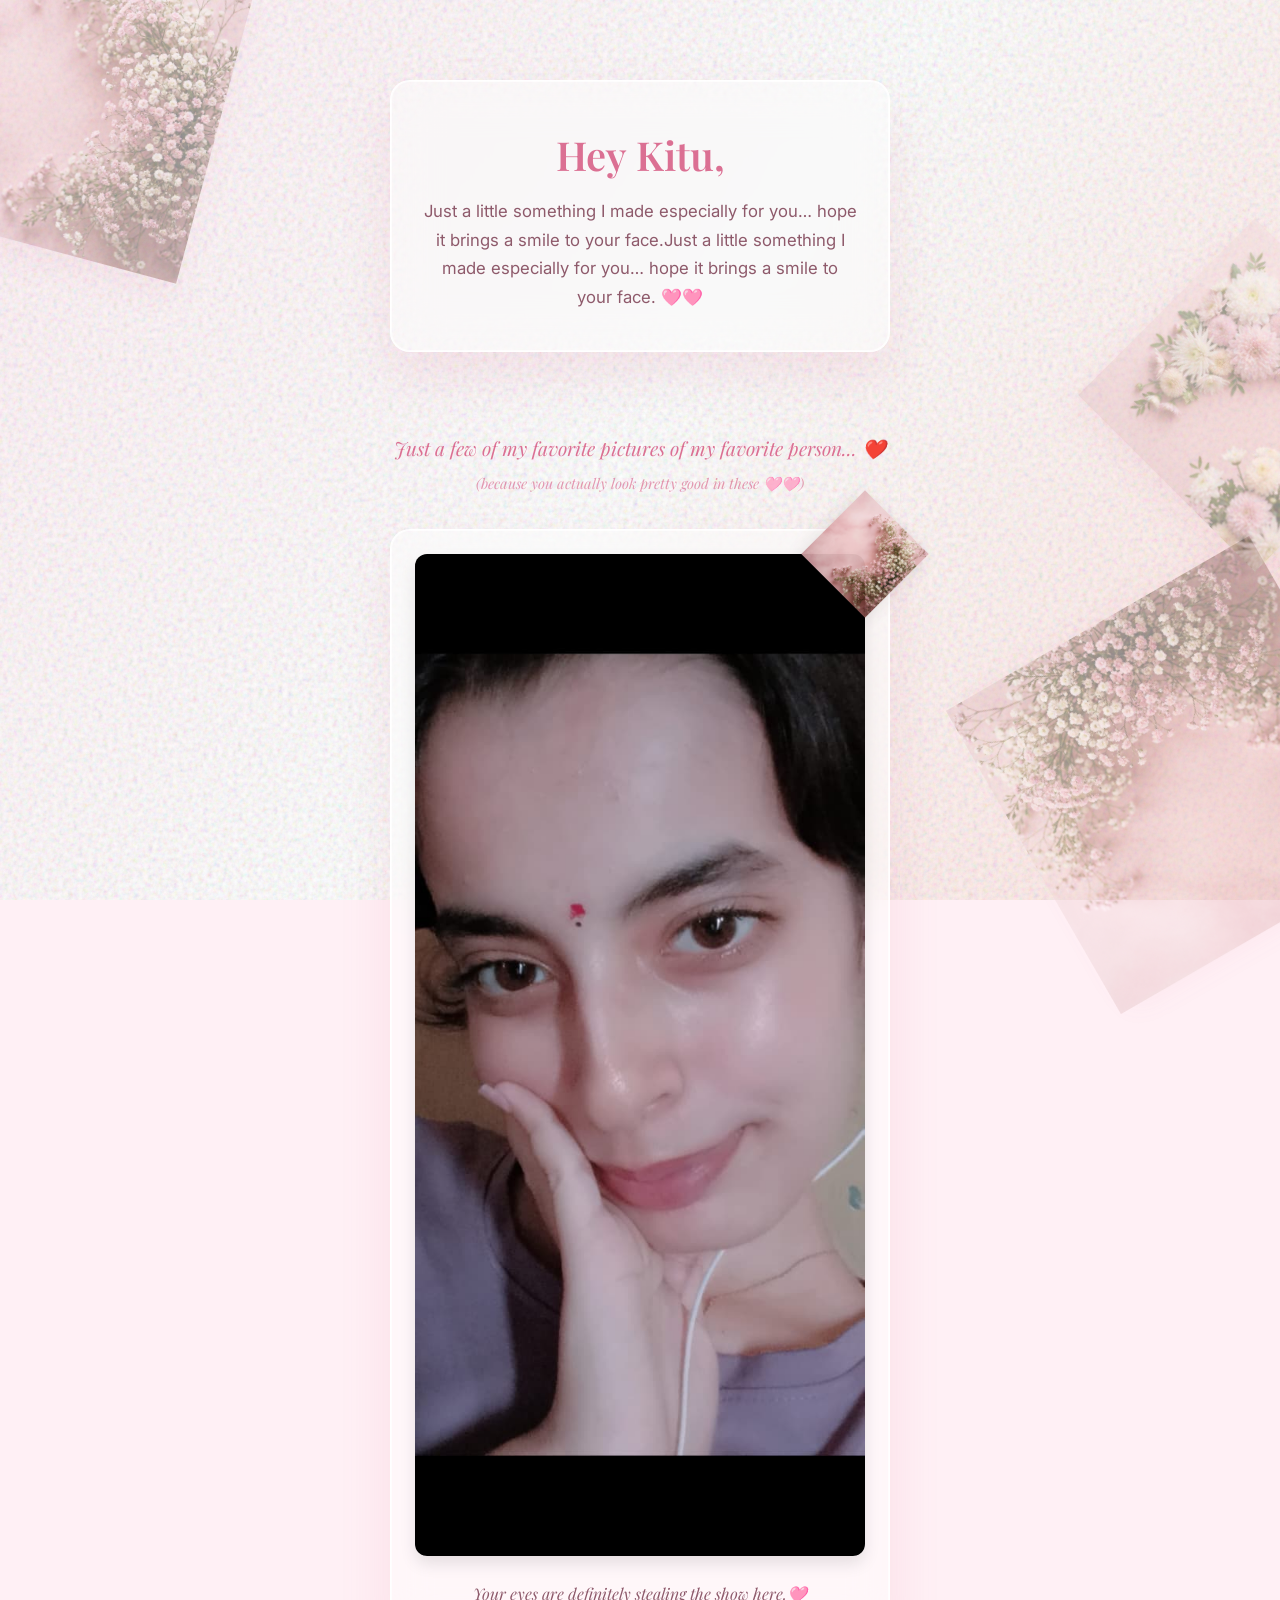
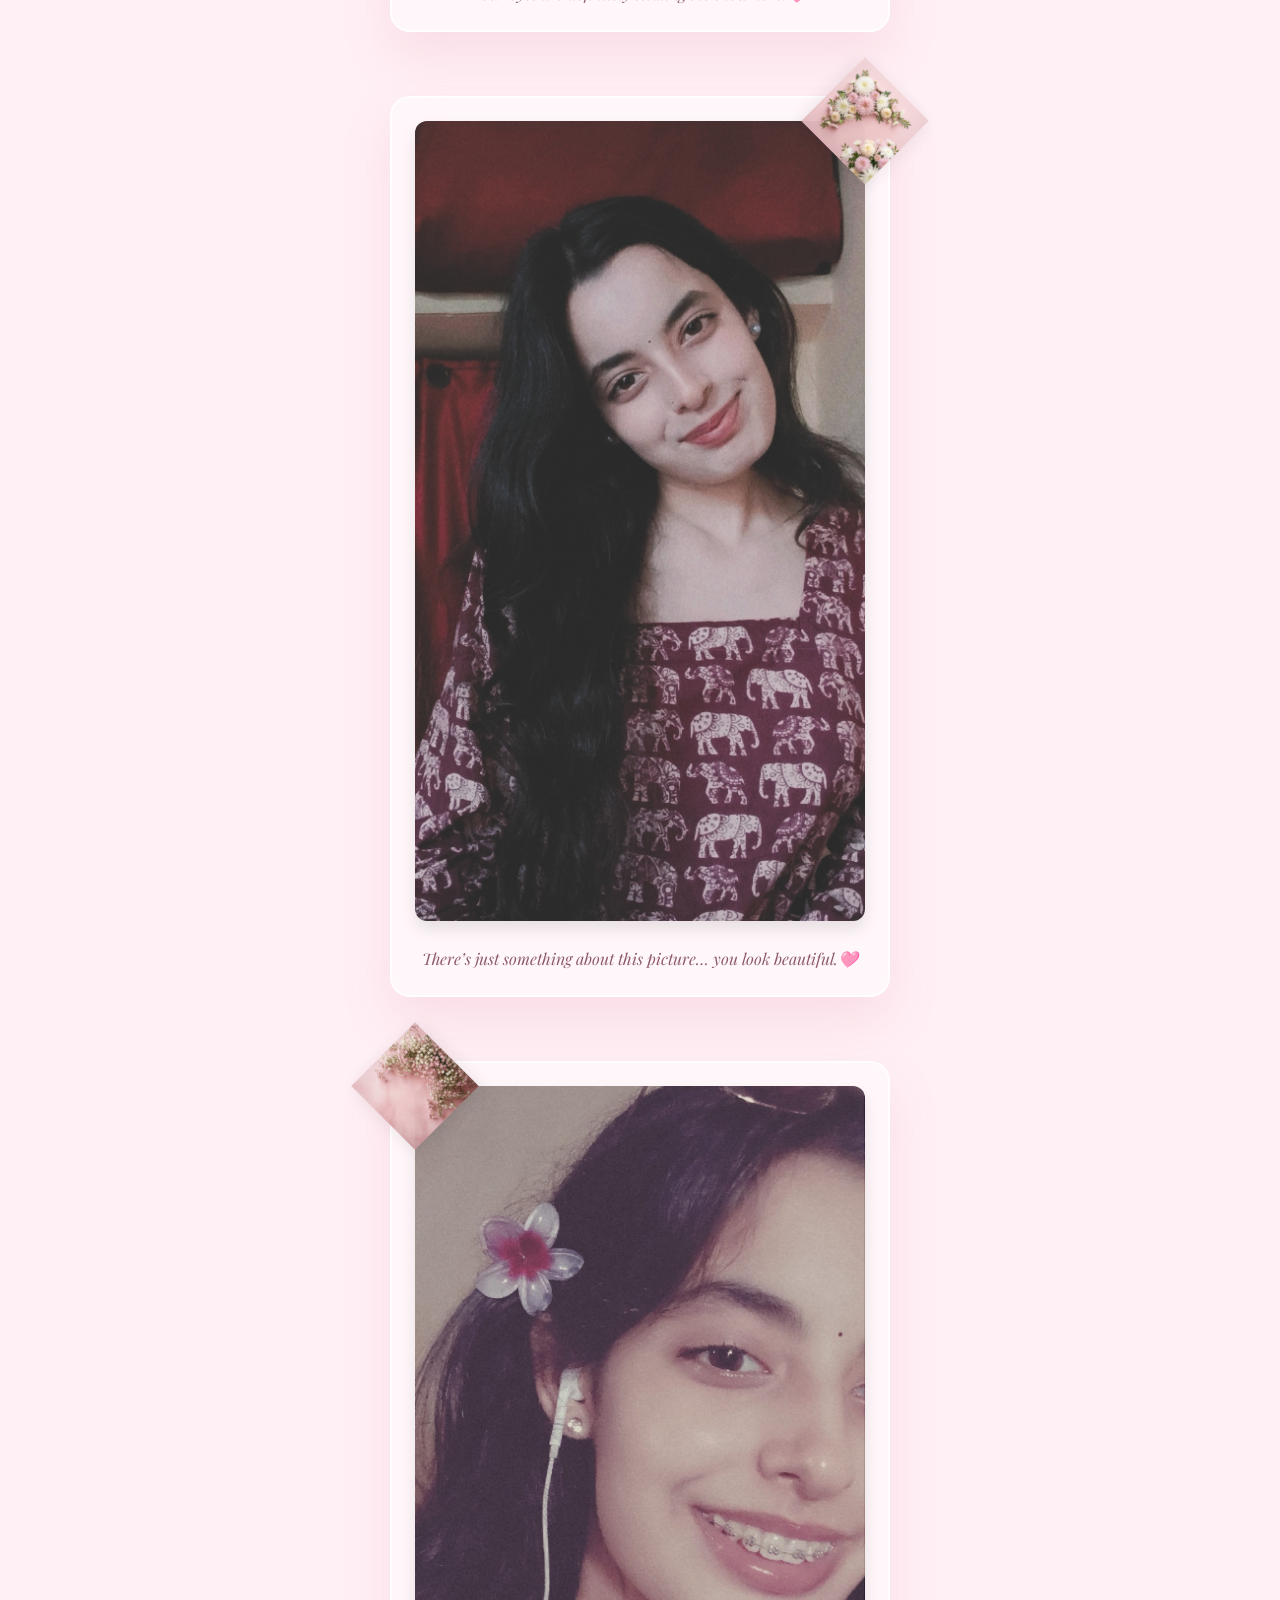
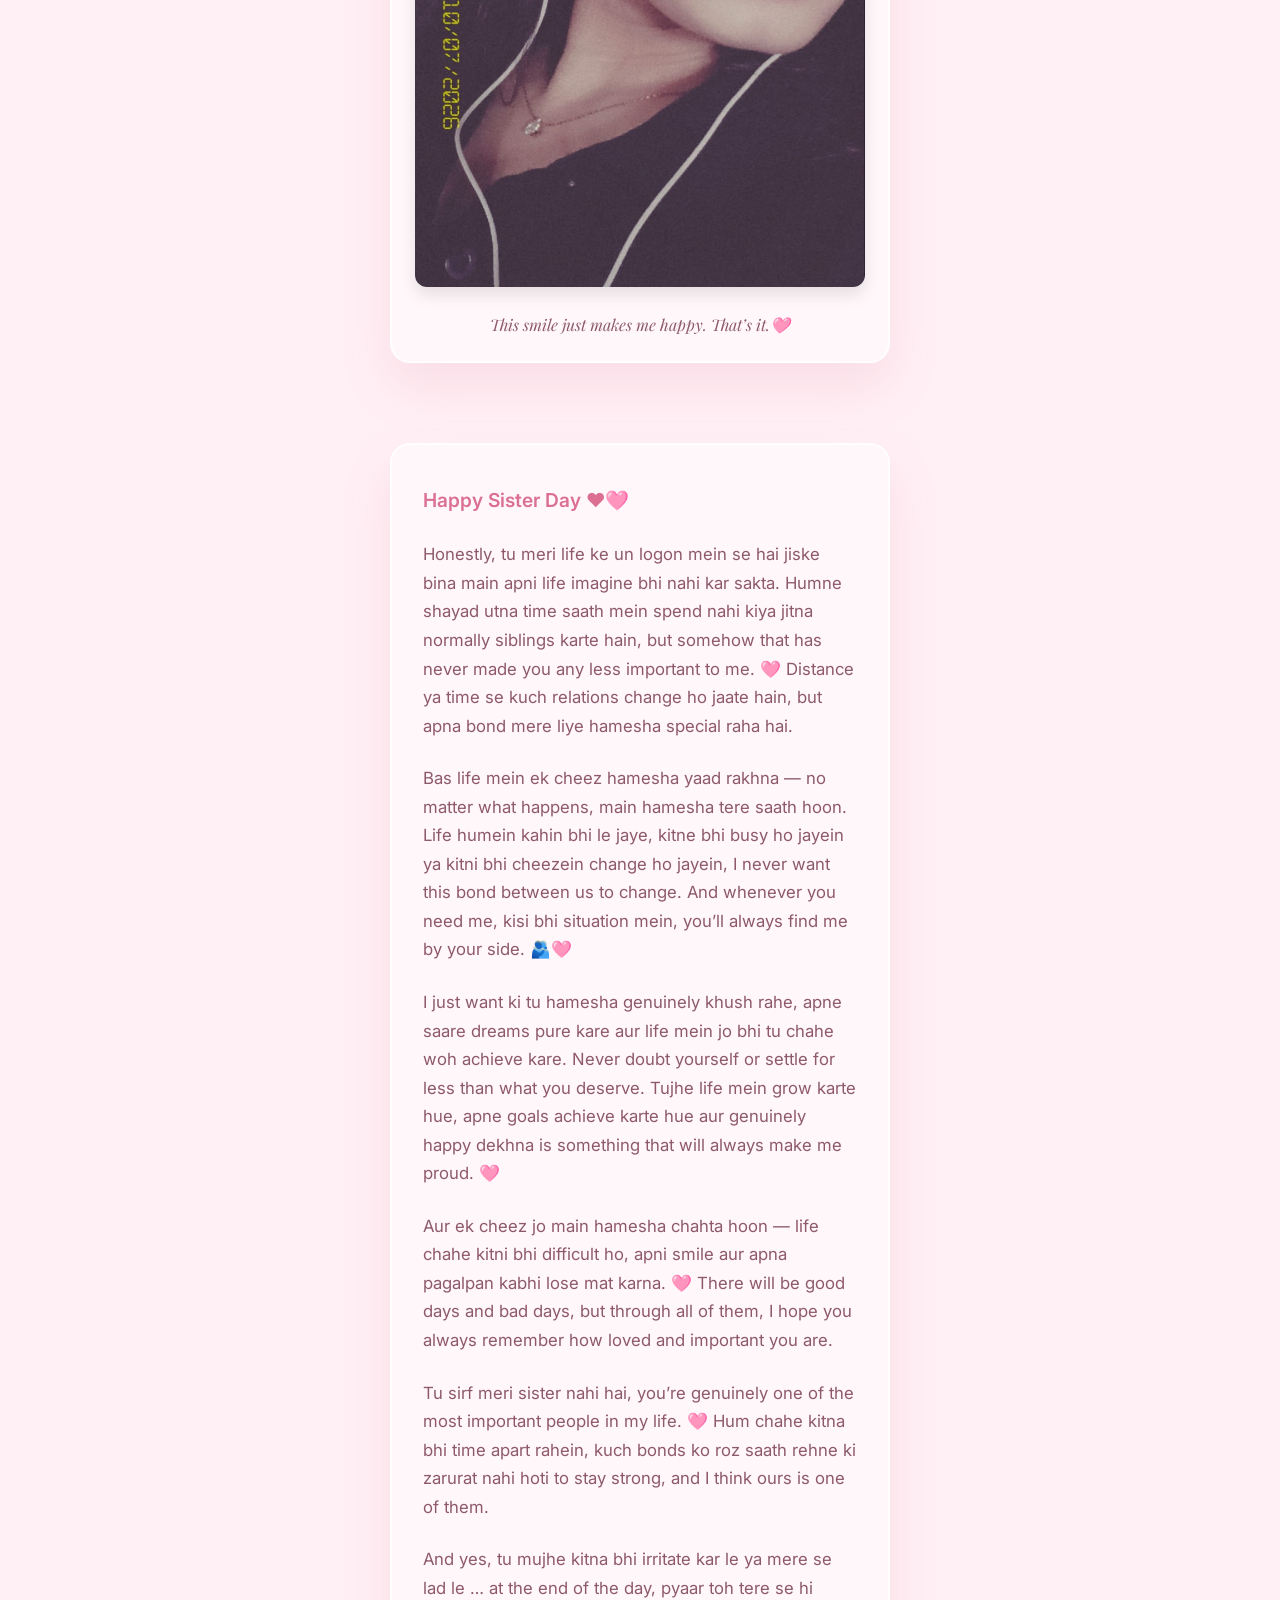
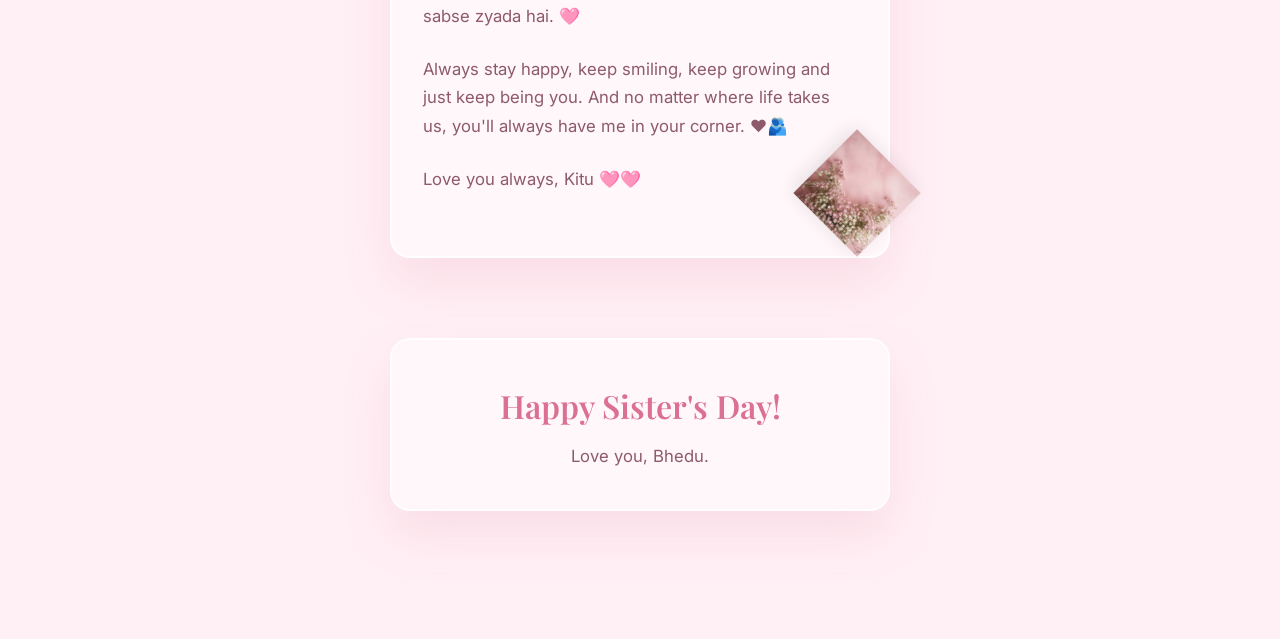
==== greeting.html @ 9a7114d8 "first" ====
<!DOCTYPE html>
<html lang="en">
<head>
  <meta charset="UTF-8">
  <meta name="viewport" content="width=device-width, initial-scale=1.0">
  <title>For My Sister</title>
  <meta name="description" content="A beautiful greeting for Sister's Day">
  <link rel="stylesheet" href="greeting.css">
  <link rel="preconnect" href="https://fonts.googleapis.com">
  <link rel="preconnect" href="https://fonts.gstatic.com" crossorigin>
  <link href="https://fonts.googleapis.com/css2?family=Playfair+Display:ital,wght@0,400;0,600;1,400&family=Inter:wght@300;400;500&display=swap" rel="stylesheet">
</head>
<body>
  
  <!-- 3D Aesthetic Background -->
  <canvas id="bg-canvas"></canvas>
  <div class="noise-overlay"></div>
  
  <div class="overflow-wrapper">
    <!-- Floating Background Flowers -->
    <img src="assets/babys_breath.png" alt="" class="flower-deco flower-1" aria-hidden="true">
    <img src="assets/babys_breath.png" alt="" class="flower-deco flower-2" aria-hidden="true">
    <img src="assets/chrysanthemums.png" alt="" class="flower-deco flower-3" aria-hidden="true">

    <div class="container fade-in">
      <header class="section header-section card-3d reveal-item">
      <div class="card-content">
        <h1>Hey Kitu,</h1>
        <p>Just a little something I made especially for you… hope it brings a smile to your face.Just a little something I made especially for you… hope it brings a smile to your face. 🩷🩷

</p>
      </div>
    </header>

    <section class="section gallery-section">
      <p class="subtitle">Just a few of my favorite pictures of my favorite person... ❤️ <br><span style="font-size: 0.9rem; opacity: 0.7;">(because you actually look pretty good in these 🩷🩷)</span></p>
      
      <div class="gallery">
        <div class="card-3d reveal-item">
          <div class="card-content">
            <figure>
              <img src="assets/memory_1.png" alt="Memory">
              <figcaption>Your eyes are definitely stealing the show here.🩷</figcaption>
            </figure>
            <img src="assets/babys_breath.png" alt="" class="flower-deco-small flower-card-top-right">
          </div>
        </div>
        
        <div class="card-3d reveal-item">
          <div class="card-content">
            <figure>
              <img src="assets/memory_2.png" alt="Memory">
              <figcaption>There’s just something about this picture… you look beautiful.🩷</figcaption>
            </figure>
            <img src="assets/chrysanthemums.png" alt="" class="flower-deco-small flower-card-top-right">
          </div>
        </div>
        
        <div class="card-3d reveal-item">
          <div class="card-content">
            <figure>
              <img src="assets/memory_3.png" alt="Memory">
              <figcaption>This smile just makes me happy. That’s it.🩷</figcaption>
            </figure>
            <img src="assets/babys_breath.png" alt="" class="flower-deco-small flower-card-top-left">
          </div>
        </div>
      </div>
    </section>

    <section class="section text-section card-3d reveal-item">
      <div class="card-content">
        <p class="bold-pink">Happy Sister Day  ❤️🩷</p>
       <p>
Honestly, tu meri life ke un logon mein se hai jiske bina main apni life imagine bhi nahi kar sakta. Humne shayad utna time saath mein spend nahi kiya jitna normally siblings karte hain, but somehow that has never made you any less important to me. 🩷 Distance ya time se kuch relations change ho jaate hain, but apna bond mere liye hamesha special raha hai.
</p>

<p>
Bas life mein ek cheez hamesha yaad rakhna — no matter what happens, main hamesha tere saath hoon. Life humein kahin bhi le jaye, kitne bhi busy ho jayein ya kitni bhi cheezein change ho jayein, I never want this bond between us to change. And whenever you need me, kisi bhi situation mein, you’ll always find me by your side. 🫂🩷
</p>

<p>
I just want ki tu hamesha genuinely khush rahe, apne saare dreams pure kare aur life mein jo bhi tu chahe woh achieve kare. Never doubt yourself or settle for less than what you deserve. Tujhe life mein grow karte hue, apne goals achieve karte hue aur genuinely happy dekhna is something that will always make me proud. 🩷
</p>

<p>
Aur ek cheez jo main hamesha chahta hoon — life chahe kitni bhi difficult ho, apni smile aur apna pagalpan kabhi lose mat karna. 🩷 There will be good days and bad days, but through all of them, I hope you always remember how loved and important you are.
</p>

<p>
Tu sirf meri sister nahi hai, you’re genuinely one of the most important people in my life. 🩷 Hum chahe kitna bhi time apart rahein, kuch bonds ko roz saath rehne ki zarurat nahi hoti to stay strong, and I think ours is one of them.
</p>

<p>
And yes, tu mujhe kitna bhi irritate kar le ya mere se lad le … at the end of the day, pyaar toh tere se hi sabse zyada hai. 🩷
</p>

<p>
Always stay happy, keep smiling, keep growing and just keep being you. And no matter where life takes us, you'll always have me in your corner. ❤️🫂
</p>

<p>
Love you always, Kitu 🩷🩷
</p>

        <img src="assets/babys_breath.png" alt="" class="flower-deco-small flower-card-bottom-right">
      </div>
    </section>

    <footer class="section footer-section card-3d reveal-item">
      <div class="card-content">
        <h2>Happy Sister's Day!</h2>
        <p>Love you, Bhedu.</p>
      </div>
    </footer>
  </div>
  </div> <!-- End overflow-wrapper -->

  <script src="greeting.js"></script>
</body>
</html>
---- greeting.css ----
:root {
  --pink-light: #fff0f5; /* LavenderBlush */
  --pink-mid: #ffc0cb;   /* Pink */
  --pink-dark: #db7093;  /* PaleVioletRed */
  --text-main: #4a2831;
  --text-muted: #8e5a6b;
  --font-heading: 'Playfair Display', serif;
  --font-body: 'Inter', sans-serif;
}

* {
  margin: 0;
  padding: 0;
  box-sizing: border-box;
}

html {
  -webkit-text-size-adjust: 100%;
}

body {
  /* Soft pink gradient base */
  background-color: var(--pink-light);
  color: var(--text-main);
  font-family: var(--font-body);
  line-height: 1.7;
  padding: 3rem 1.5rem;
  min-height: 100vh;
  overflow-x: clip;
}

#bg-canvas {
  position: fixed;
  top: 0;
  left: 0;
  width: 100vw;
  height: 100dvh;
  z-index: -2;
  pointer-events: none;
}

.noise-overlay {
  position: fixed;
  inset: 0;
  background-image: url('data:image/svg+xml;utf8,<svg viewBox="0 0 200 200" xmlns="http://www.w3.org/2000/svg"><filter id="noiseFilter"><feTurbulence type="fractalNoise" baseFrequency="0.9" numOctaves="3" stitchTiles="stitch"/></filter><rect width="100%" height="100%" filter="url(%23noiseFilter)" opacity="0.3"/></svg>');
  z-index: -1;
  pointer-events: none;
}

.overflow-wrapper {
  overflow: hidden; /* Safe wrapper for horizontal scroll */
  width: 100%;
  position: relative;
}

/* Floating Decorative Flowers */
.flower-deco {
  position: fixed;
  pointer-events: none;
  z-index: 0;
  opacity: 0.4;
  filter: drop-shadow(0 15px 15px rgba(219, 112, 147, 0.2));
  animation: float 8s ease-in-out infinite;
}

.flower-1 {
  top: -50px;
  left: -80px;
  width: 300px;
  transform: rotate(15deg);
}

.flower-2 {
  bottom: -50px;
  right: -80px;
  width: 350px;
  transform: rotate(-120deg);
  animation-delay: -4s;
}

.flower-3 {
  top: 30%;
  right: -100px;
  width: 250px;
  transform: rotate(45deg);
  animation: float-alt 10s ease-in-out infinite;
}

@keyframes float {
  0% { transform: translateY(0) rotate(15deg); }
  50% { transform: translateY(-20px) rotate(10deg); }
  100% { transform: translateY(0) rotate(15deg); }
}

@keyframes float-alt {
  0% { transform: translateY(0) rotate(45deg); }
  50% { transform: translateY(-30px) rotate(35deg); }
  100% { transform: translateY(0) rotate(45deg); }
}

.container {
  max-width: 500px;
  margin: 0 auto;
  position: relative;
  z-index: 1; /* Above background flowers */
}

/* Simple fade in animation */
.fade-in {
  opacity: 0;
  animation: fadeIn 1.5s ease forwards;
}

@keyframes fadeIn {
  from { opacity: 0; transform: translateY(20px); }
  to { opacity: 1; transform: translateY(0); }
}

.section {
  margin-bottom: 5rem;
}

/* 3D Glassmorphism Cards */
.card-3d {
  background: rgba(255, 255, 255, 0.45);
  backdrop-filter: blur(24px);
  -webkit-backdrop-filter: blur(24px);
  border: 1px solid rgba(255, 255, 255, 0.9);
  border-radius: 20px;
  padding: 2.5rem 2rem;
  box-shadow: 
    0 24px 50px rgba(219, 112, 147, 0.15),
    inset 0 0 0 1px rgba(255, 255, 255, 0.7);
  transition: transform 0.1s ease-out, box-shadow 0.3s ease-out;
  position: relative;
}

/* Scroll Reveal Animations */
.reveal-item {
  opacity: 0;
  transform: translateY(40px) scale(0.98);
  transition: opacity 1.2s cubic-bezier(0.16, 1, 0.3, 1), transform 1.2s cubic-bezier(0.16, 1, 0.3, 1);
}

.reveal-item.visible {
  opacity: 1;
  transform: translateY(0) scale(1);
}

/* The glare effect on hover */
.card-3d::after {
  content: "";
  position: absolute;
  top: 0; left: 0; right: 0; bottom: 0;
  border-radius: 20px;
  background: linear-gradient(105deg, transparent 20%, rgba(255,255,255,0.7) 25%, transparent 30%);
  opacity: 0;
  transition: opacity 0.3s;
  pointer-events: none;
  transform: translateZ(1px); /* Keep glare above content slightly */
}
.card-3d:hover::after {
  opacity: 1;
}

.card-content {
  position: relative;
  z-index: 2;
}

/* Small flowers overlapping cards */
.flower-deco-small {
  position: absolute;
  width: 90px;
  opacity: 0.95;
  pointer-events: none;
  z-index: 10;
  filter: drop-shadow(0 5px 10px rgba(0,0,0,0.1));
}
.flower-card-top-right { top: -45px; right: -45px; transform: rotate(45deg); }
.flower-card-bottom-left { bottom: -45px; left: -45px; transform: rotate(-135deg); }
.flower-card-top-left { top: -45px; left: -45px; transform: rotate(-45deg); }
.flower-card-bottom-right { bottom: -45px; right: -45px; transform: rotate(135deg); }


.header-section {
  text-align: center;
  margin-top: 2rem;
}

h1, h2 {
  font-family: var(--font-heading);
  font-weight: 600;
  color: var(--pink-dark);
  margin-bottom: 0.5rem;
}

h1 { font-size: 2.5rem; }
h2 { font-size: 2rem; }

p {
  color: var(--text-muted);
  font-size: 1.05rem;
}

.bold-pink {
  color: var(--pink-dark);
  font-weight: 600;
  font-size: 1.2rem;
}

.subtitle {
  text-align: center;
  margin-bottom: 2rem;
  font-style: italic;
  font-family: var(--font-heading);
  color: var(--pink-dark);
  font-size: 1.2rem;
}

.gallery {
  display: flex;
  flex-direction: column;
  gap: 4rem;
}

.gallery .card-3d {
  padding: 1.5rem;
}

figure {
  margin: 0;
  text-align: center;
}

figure img {
  width: 100%;
  height: auto;
  border-radius: 12px;
  display: block;
  margin-bottom: 1.5rem;
  box-shadow: 0 8px 16px rgba(0,0,0,0.1); 
}

figcaption {
  font-size: 1rem;
  color: var(--text-muted);
  font-style: italic;
  font-family: var(--font-heading);
}

.text-section p {
  text-align: left;
  margin-bottom: 1.5rem;
}

.text-section p:last-child {
  margin-bottom: 0;
}

.footer-section {
  text-align: center;
}
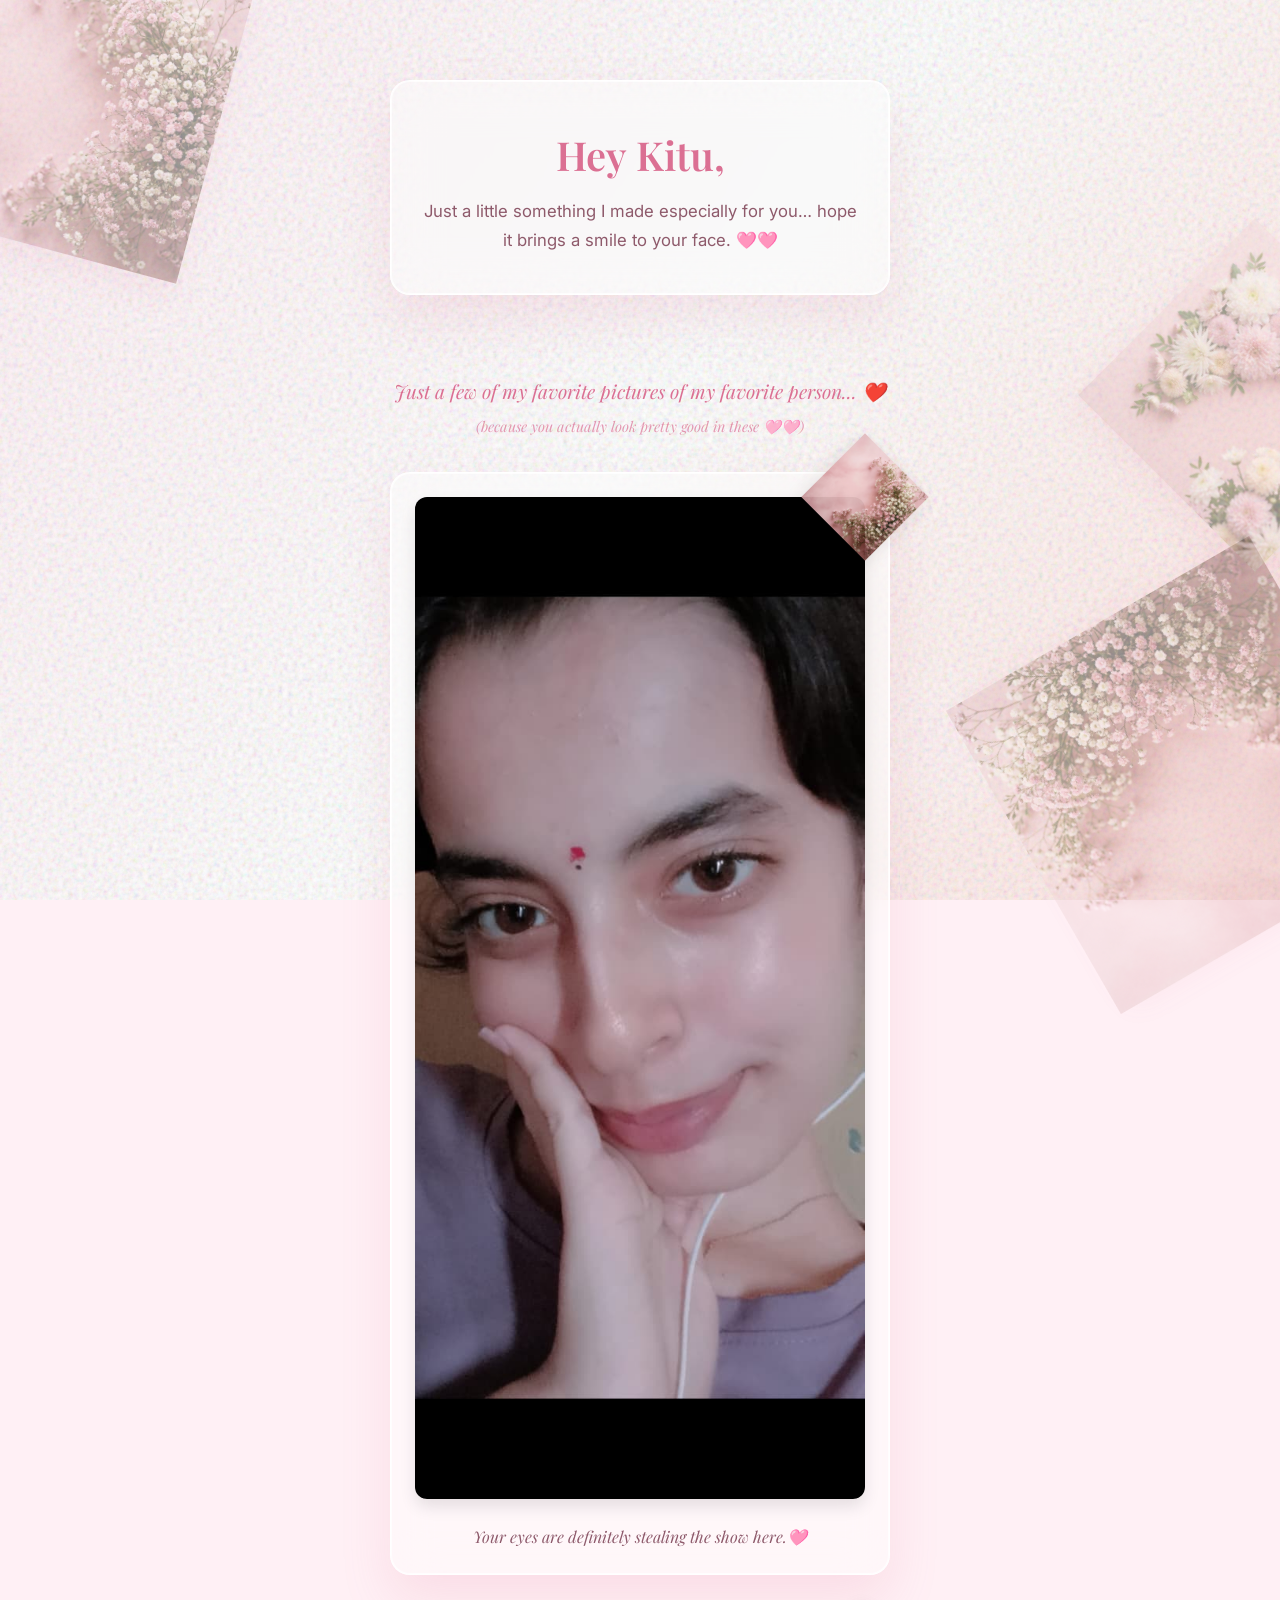
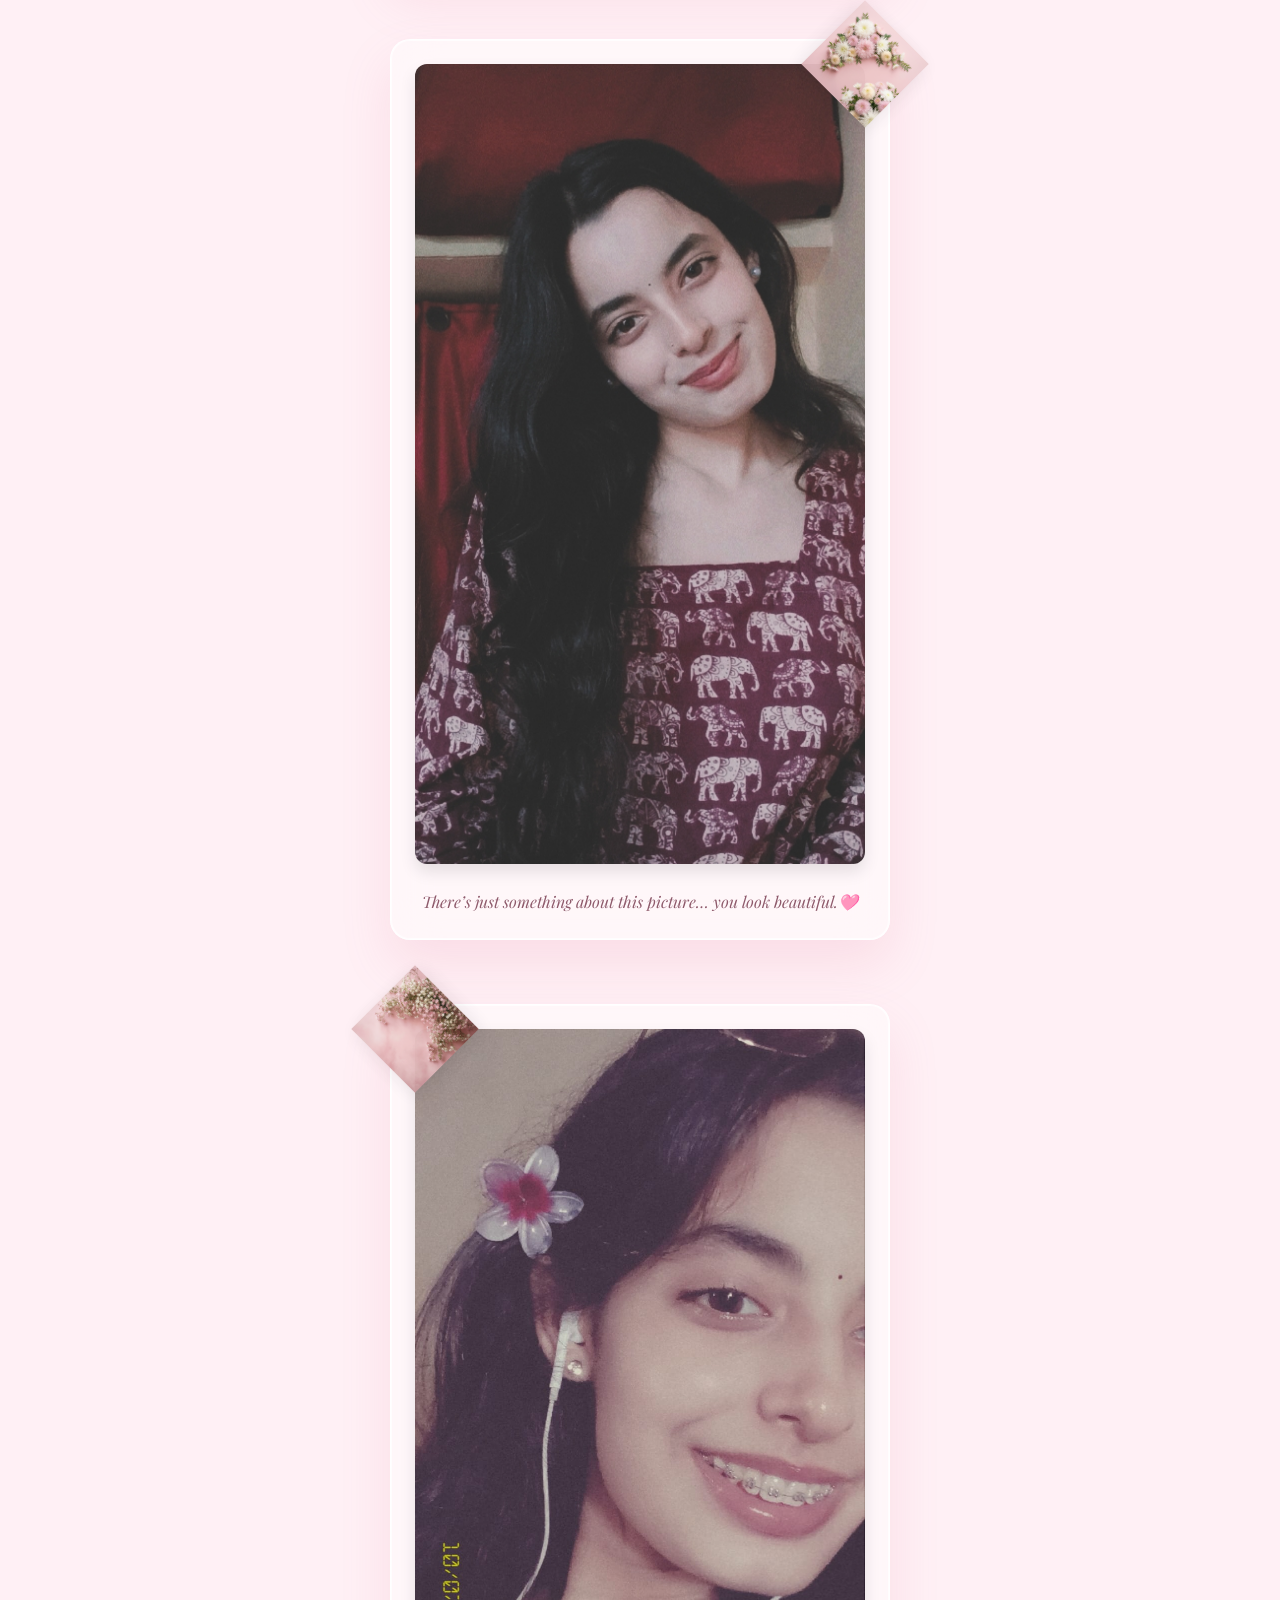
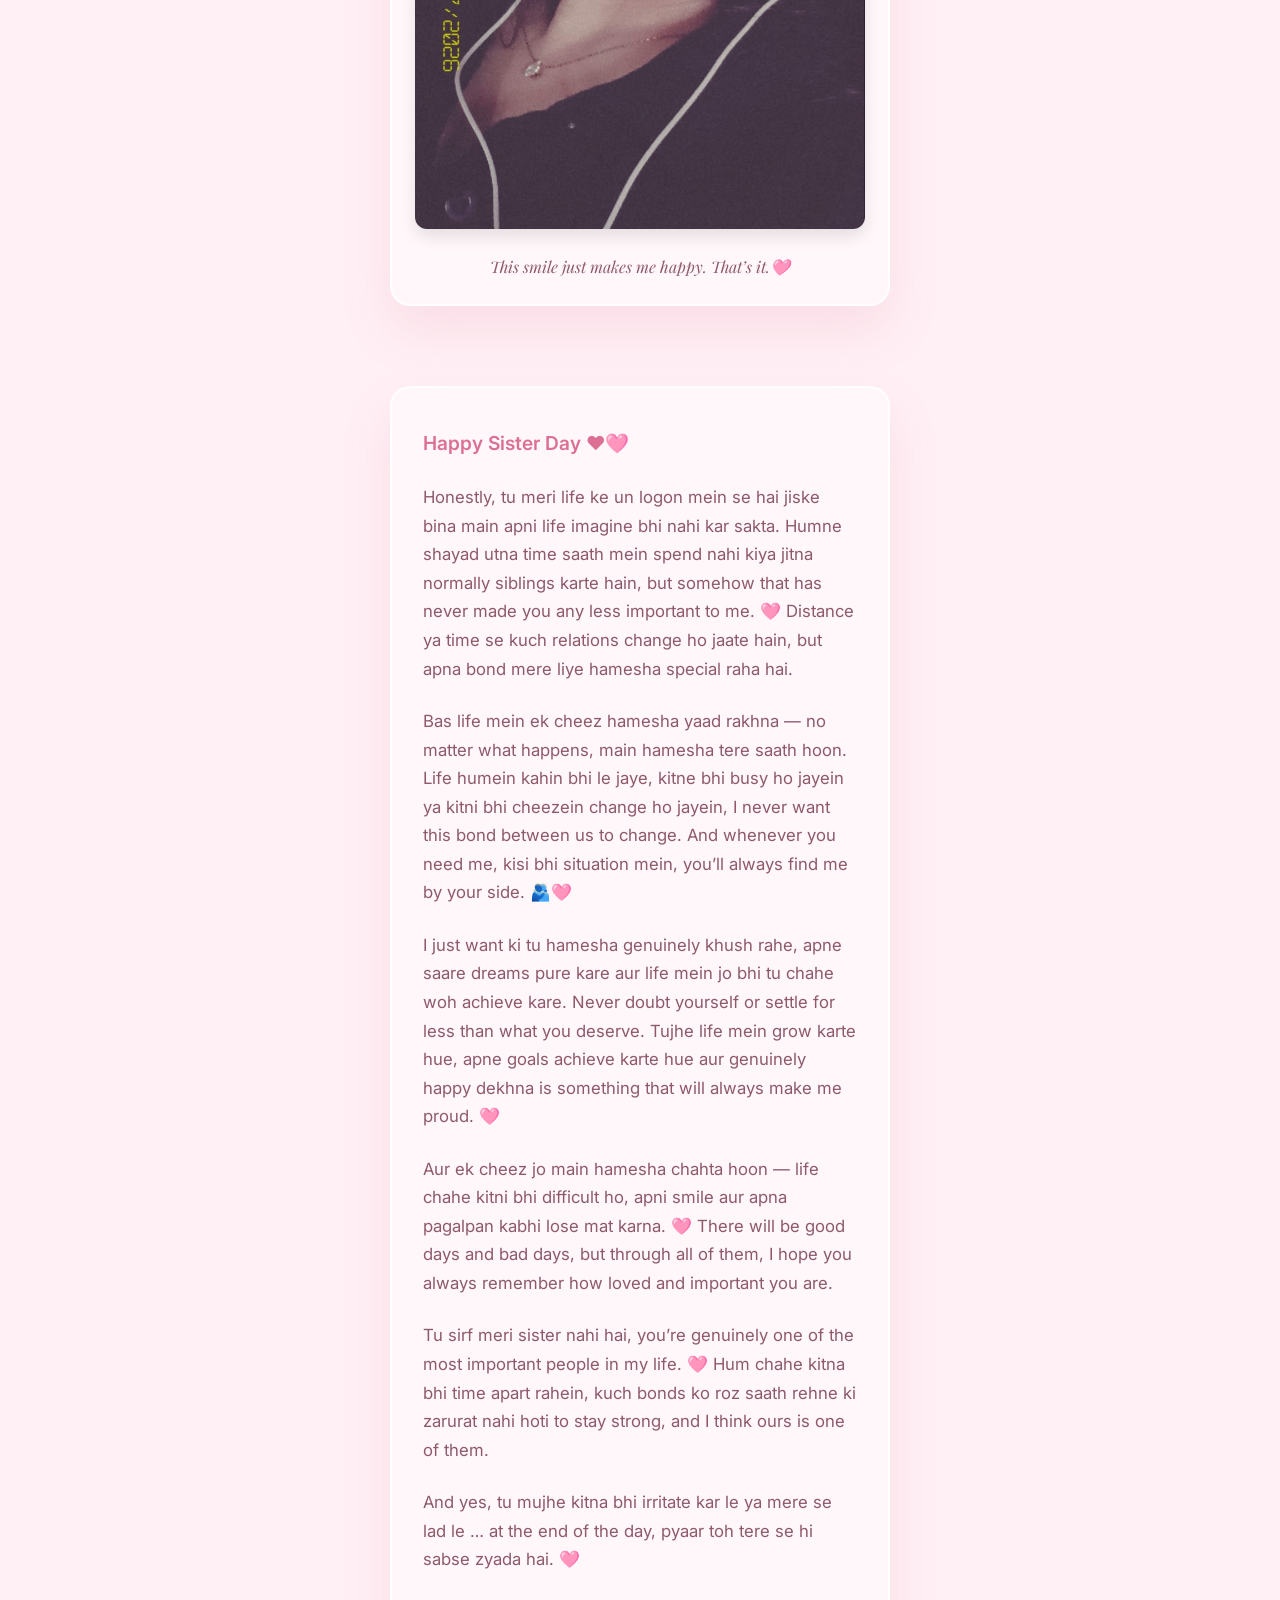
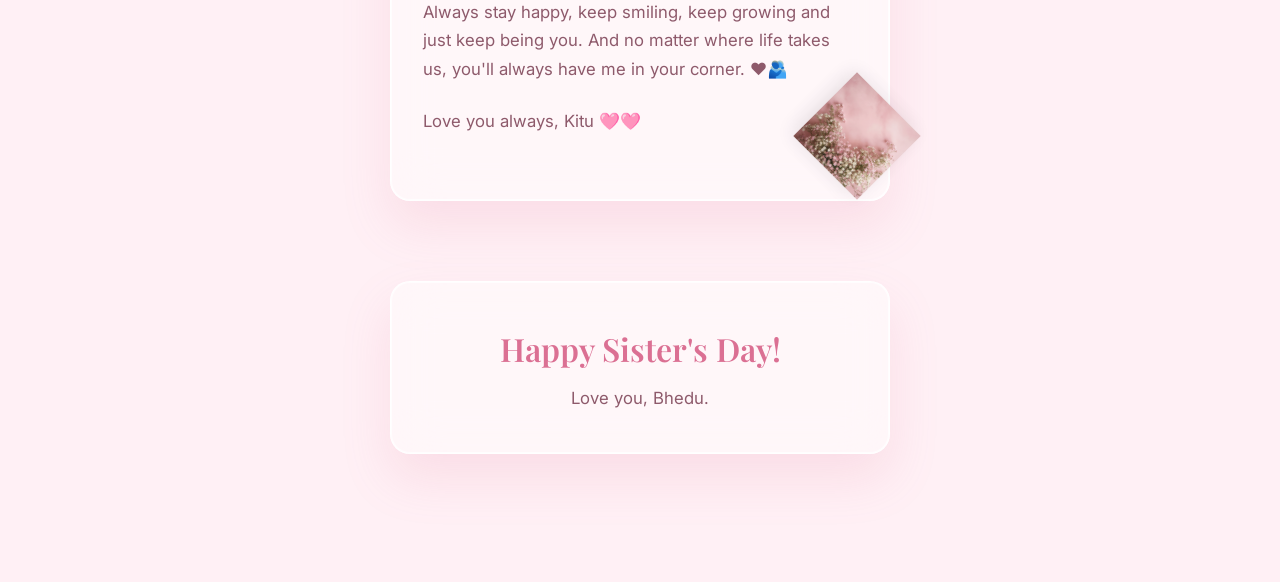
==== commit 99bd309c: "first" ====
--- a/greeting.html
+++ b/greeting.html
@@ -26,7 +26,7 @@
       <header class="section header-section card-3d reveal-item">
       <div class="card-content">
         <h1>Hey Kitu,</h1>
-        <p>Just a little something I made especially for you… hope it brings a smile to your face.Just a little something I made especially for you… hope it brings a smile to your face. 🩷🩷
+        <p>Just a little something I made especially for you… hope it brings a smile to your face. 🩷🩷
 
 </p>
       </div>
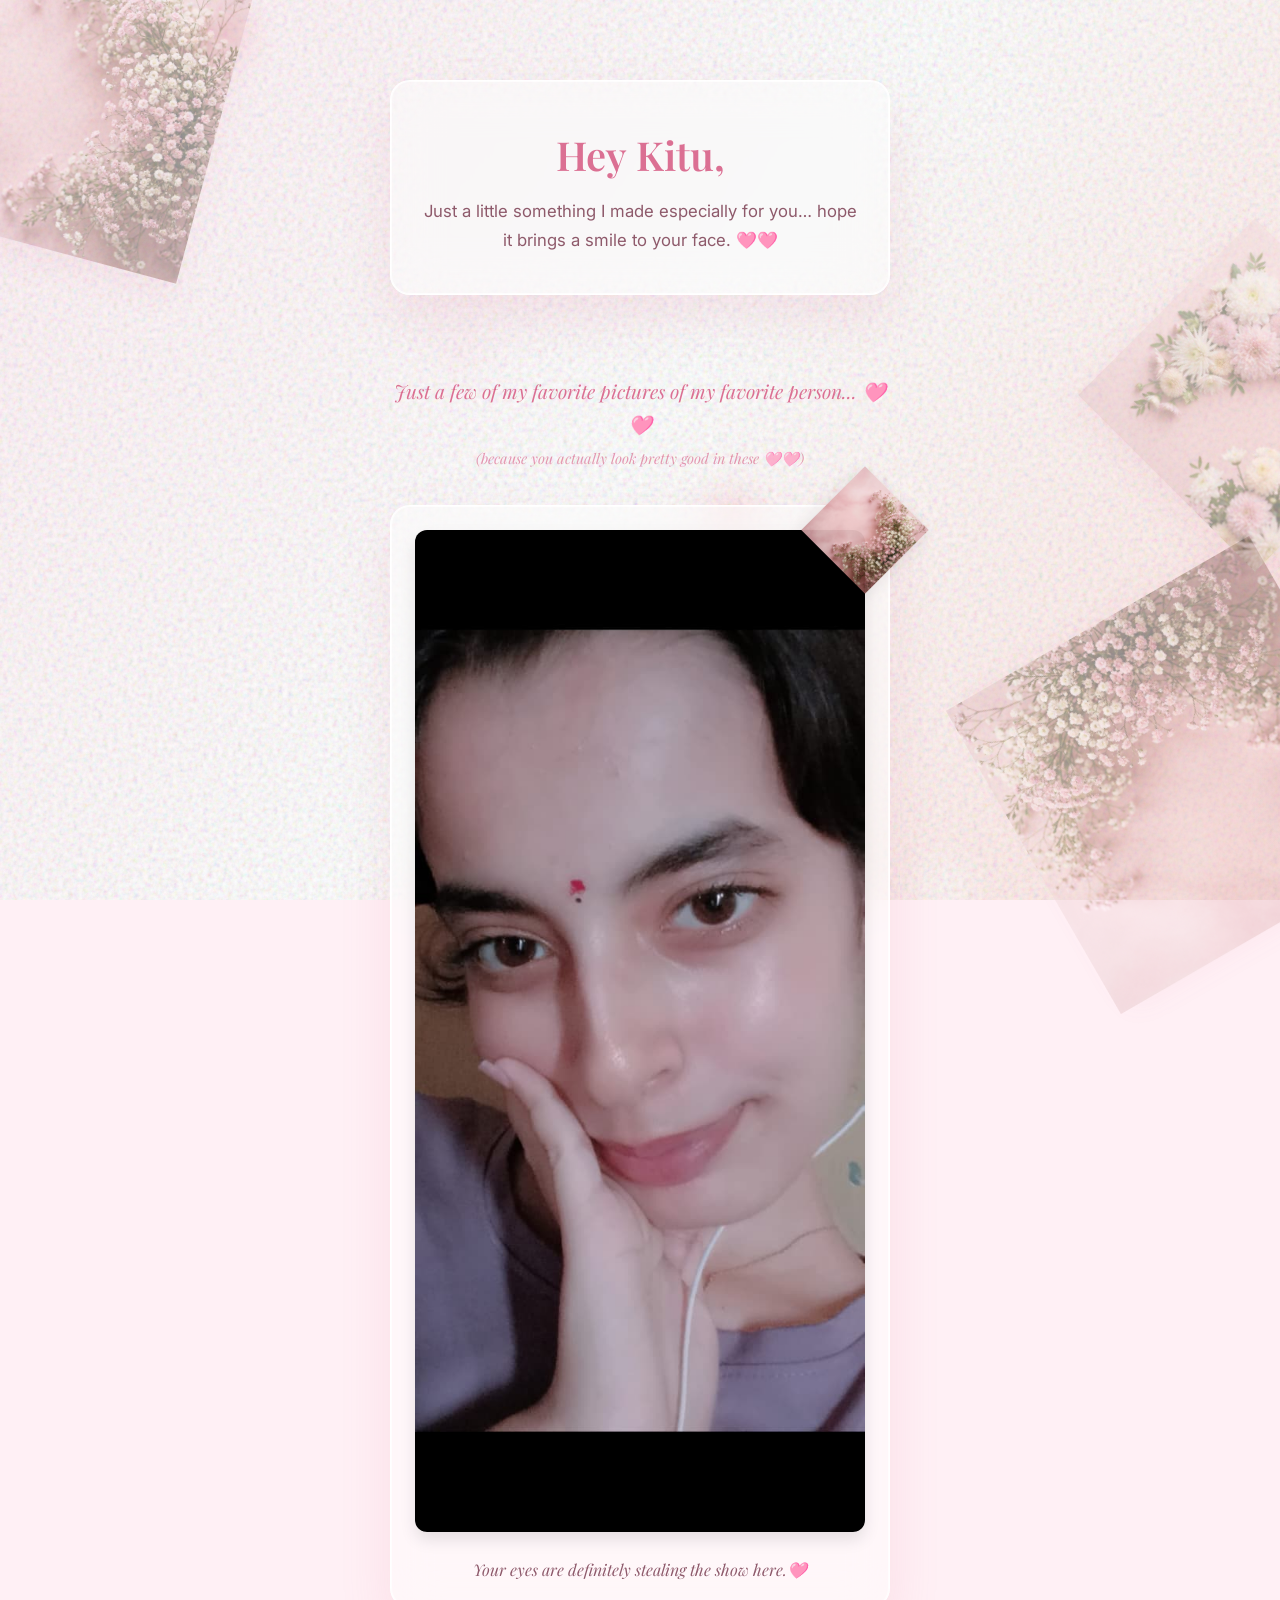
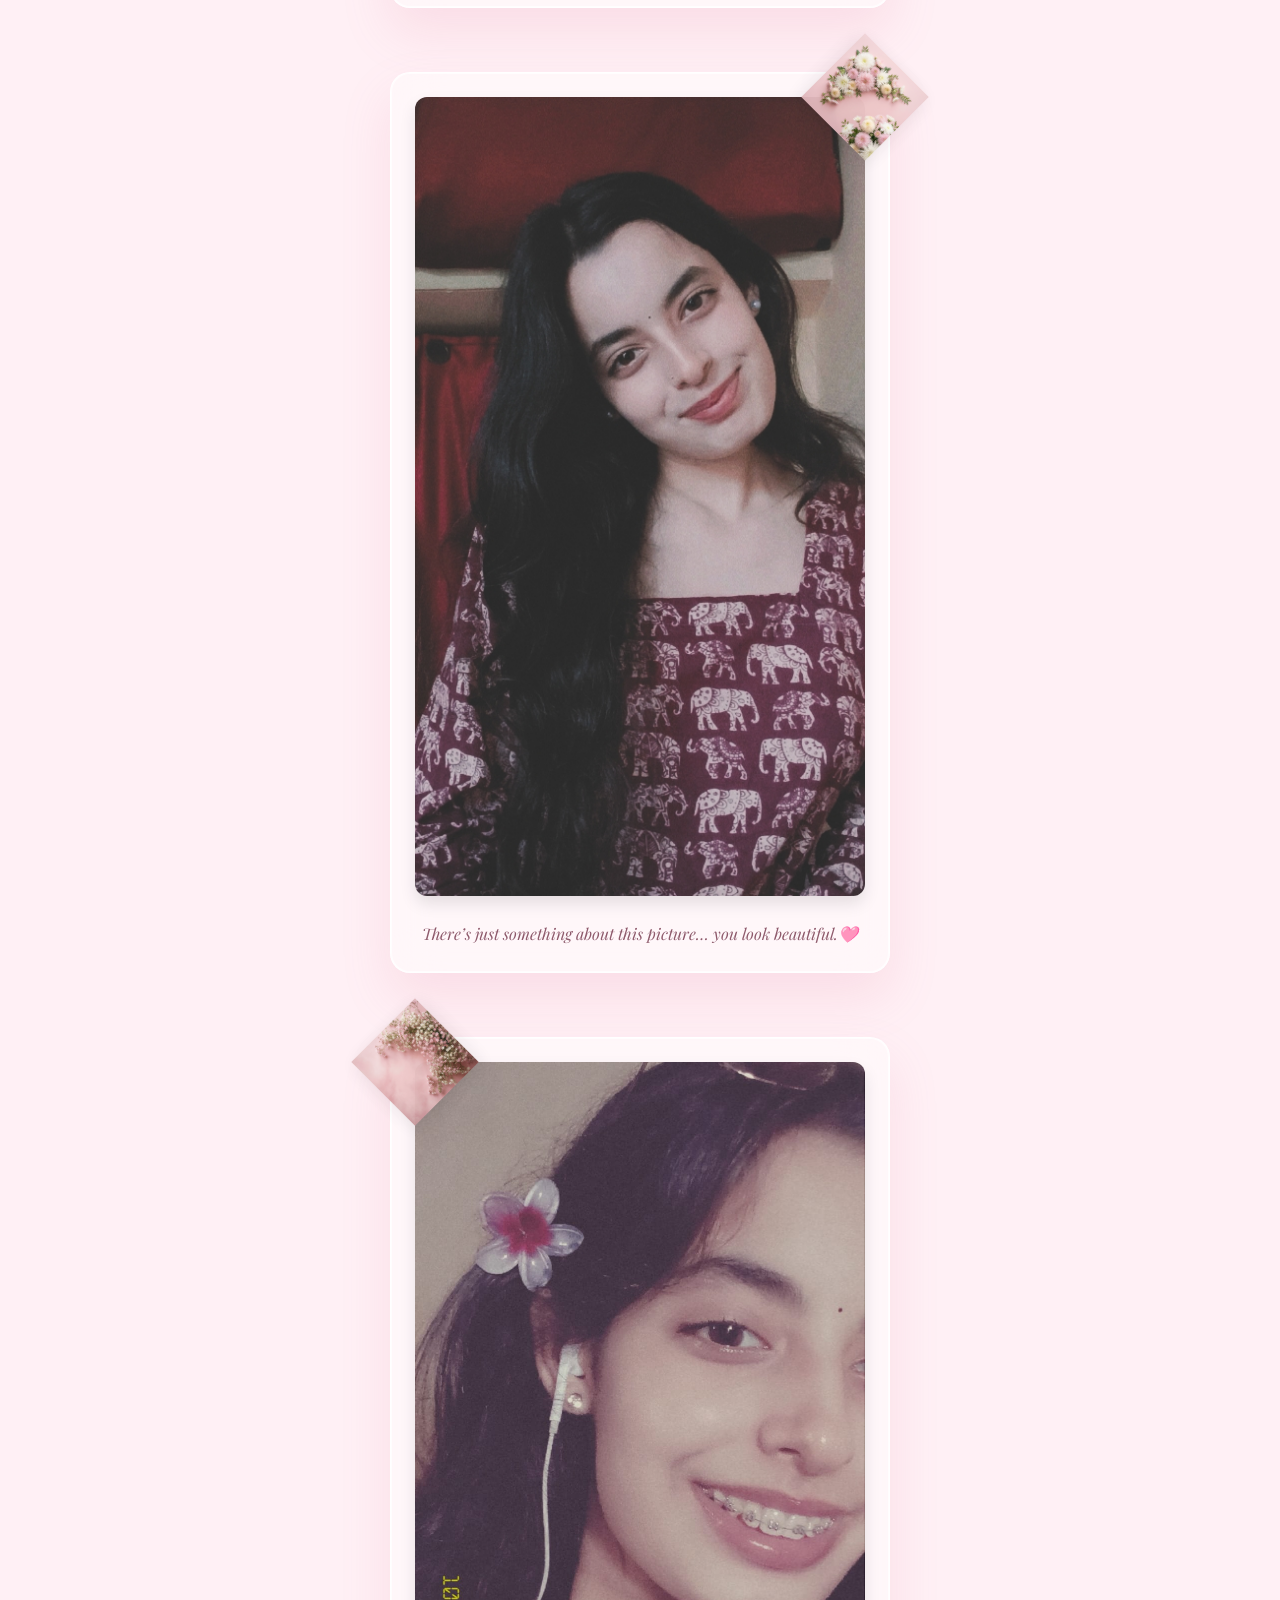
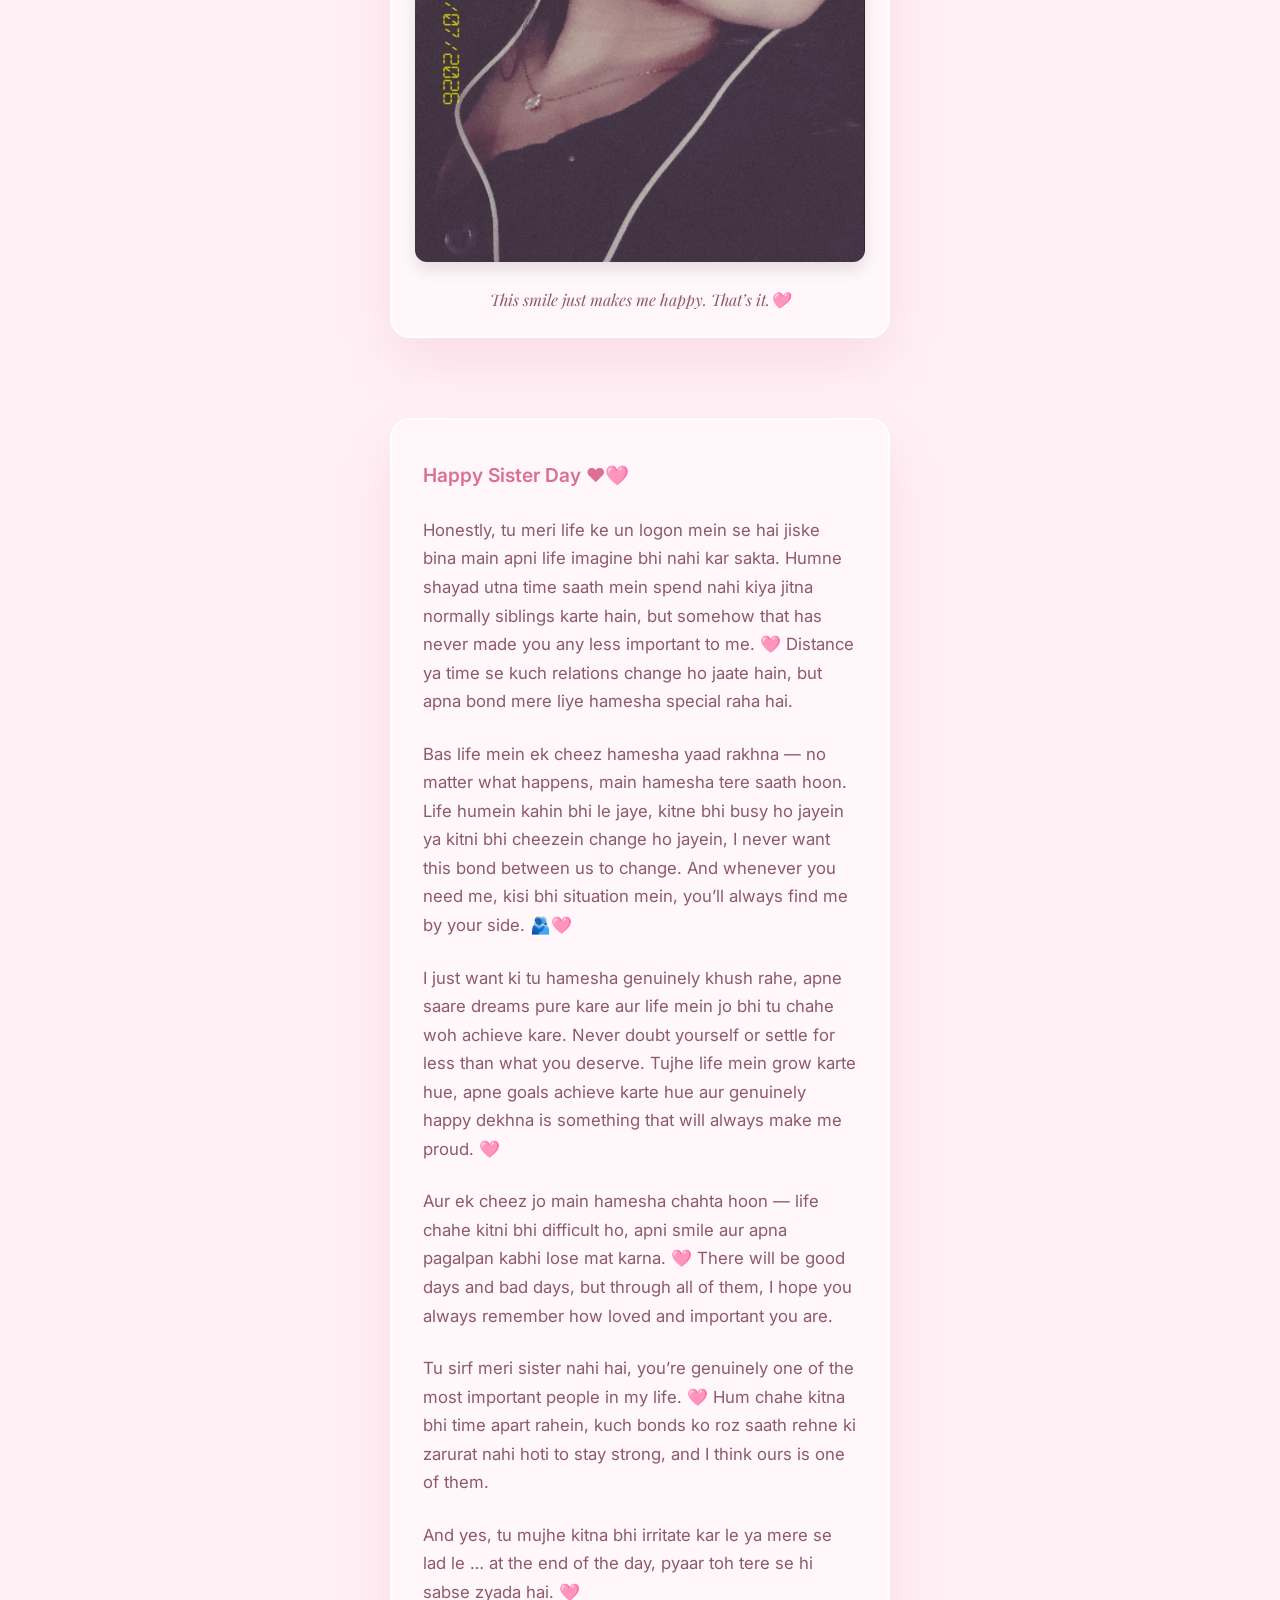
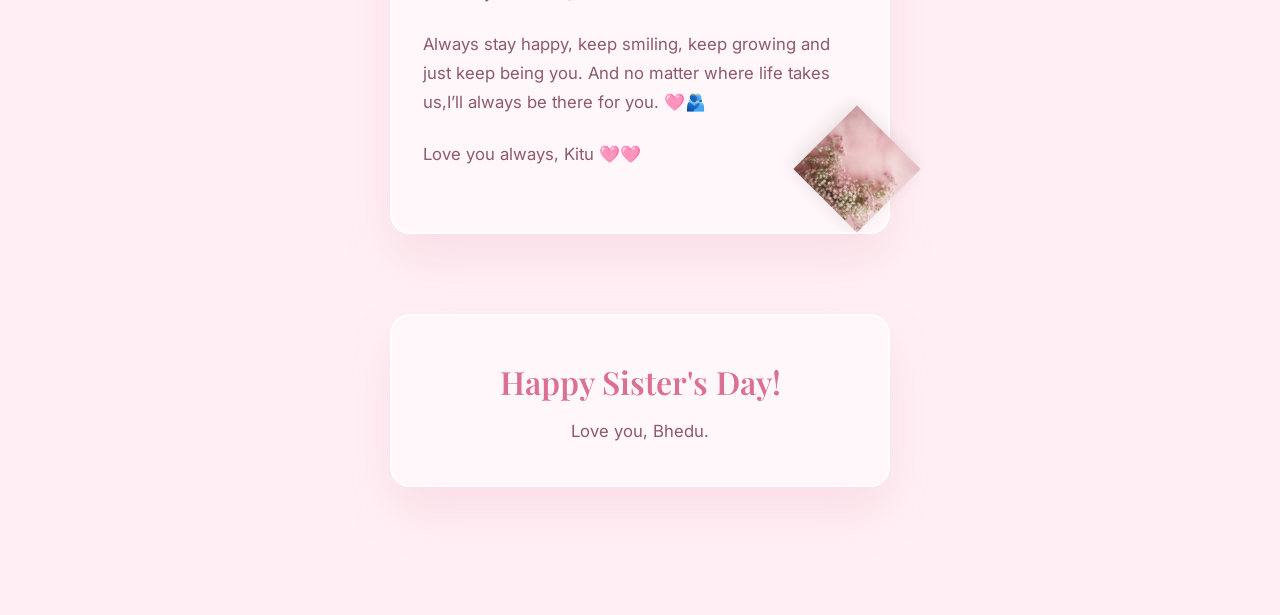
==== commit 763c04f6: "first" ====
--- a/greeting.html
+++ b/greeting.html
@@ -33,7 +33,7 @@
     </header>
 
     <section class="section gallery-section">
-      <p class="subtitle">Just a few of my favorite pictures of my favorite person... ❤️ <br><span style="font-size: 0.9rem; opacity: 0.7;">(because you actually look pretty good in these 🩷🩷)</span></p>
+      <p class="subtitle">Just a few of my favorite pictures of my favorite person... 🩷🩷 <br><span style="font-size: 0.9rem; opacity: 0.7;">(because you actually look pretty good in these 🩷🩷)</span></p>
       
       <div class="gallery">
         <div class="card-3d reveal-item">
@@ -96,7 +96,7 @@
 </p>
 
 <p>
-Always stay happy, keep smiling, keep growing and just keep being you. And no matter where life takes us, you'll always have me in your corner. ❤️🫂
+Always stay happy, keep smiling, keep growing and just keep being you. And no matter where life takes us,I’ll always be there for you. 🩷🫂
 </p>
 
 <p>
